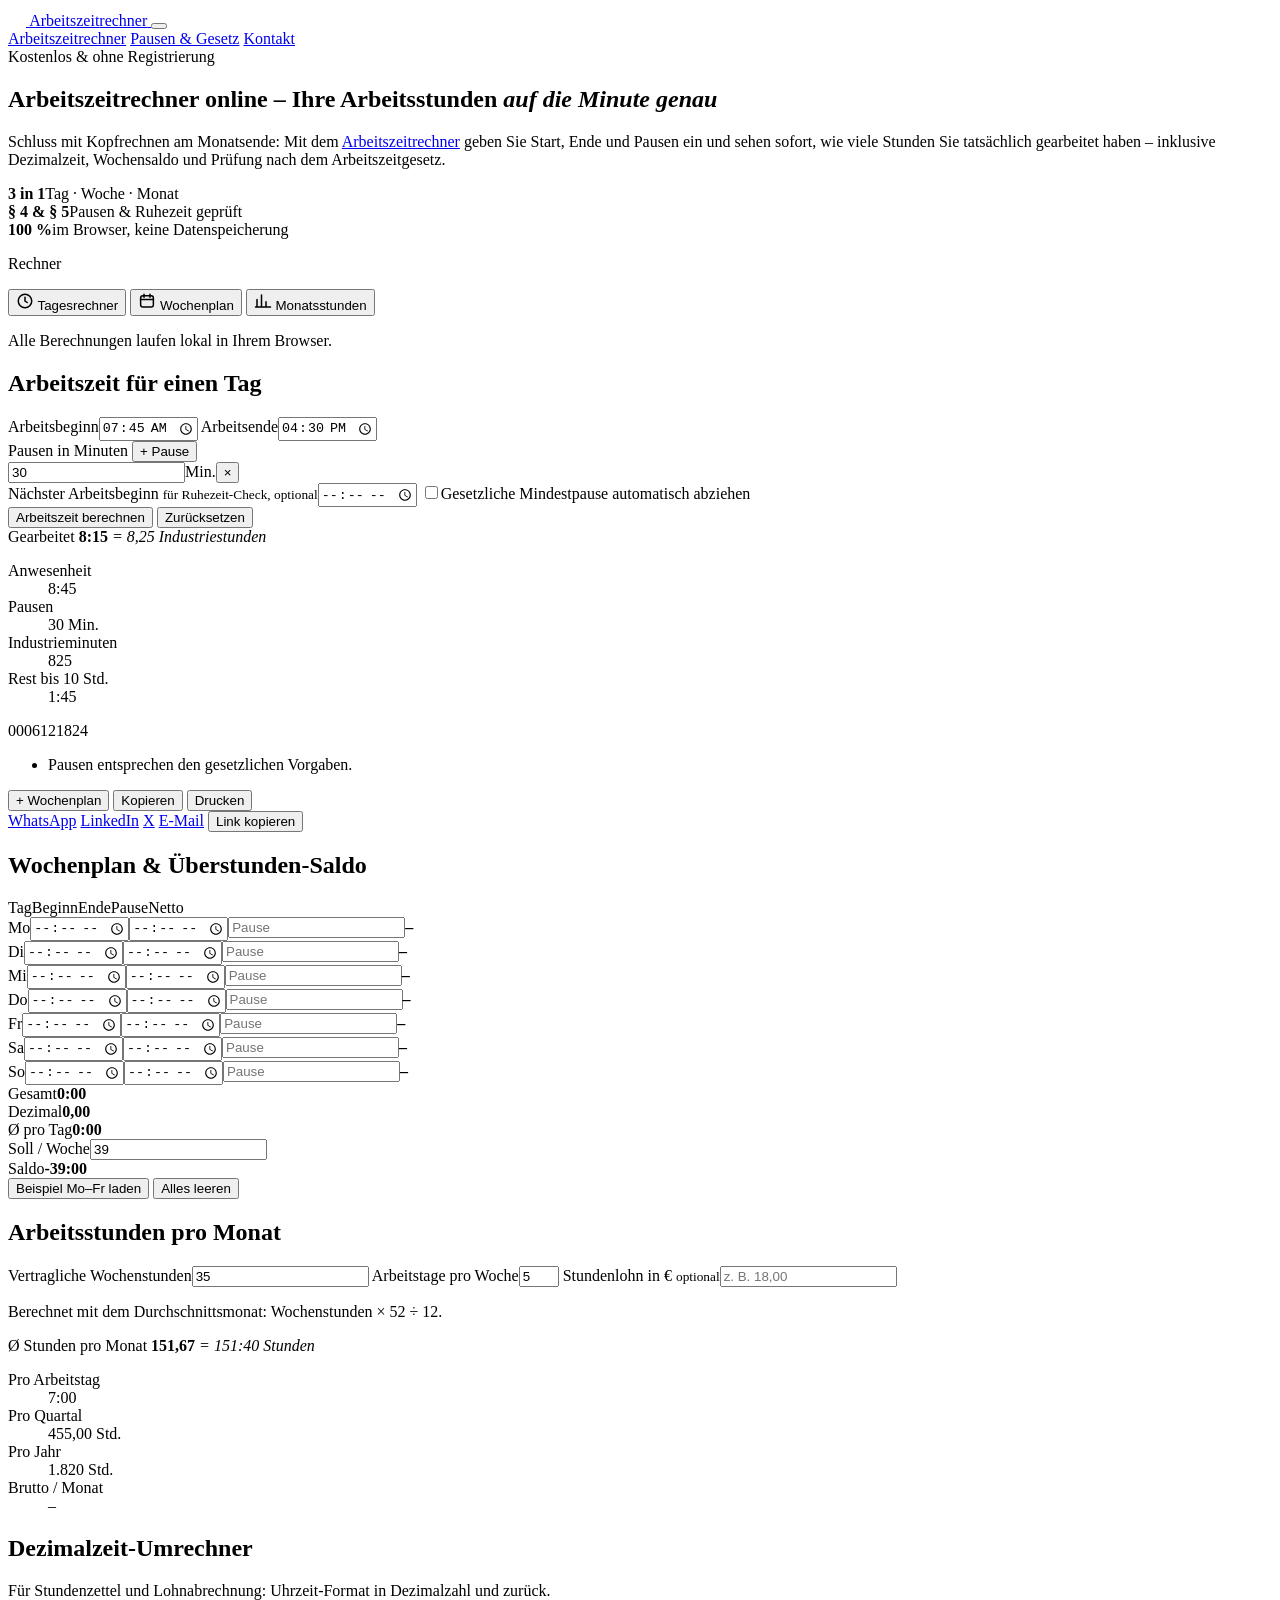
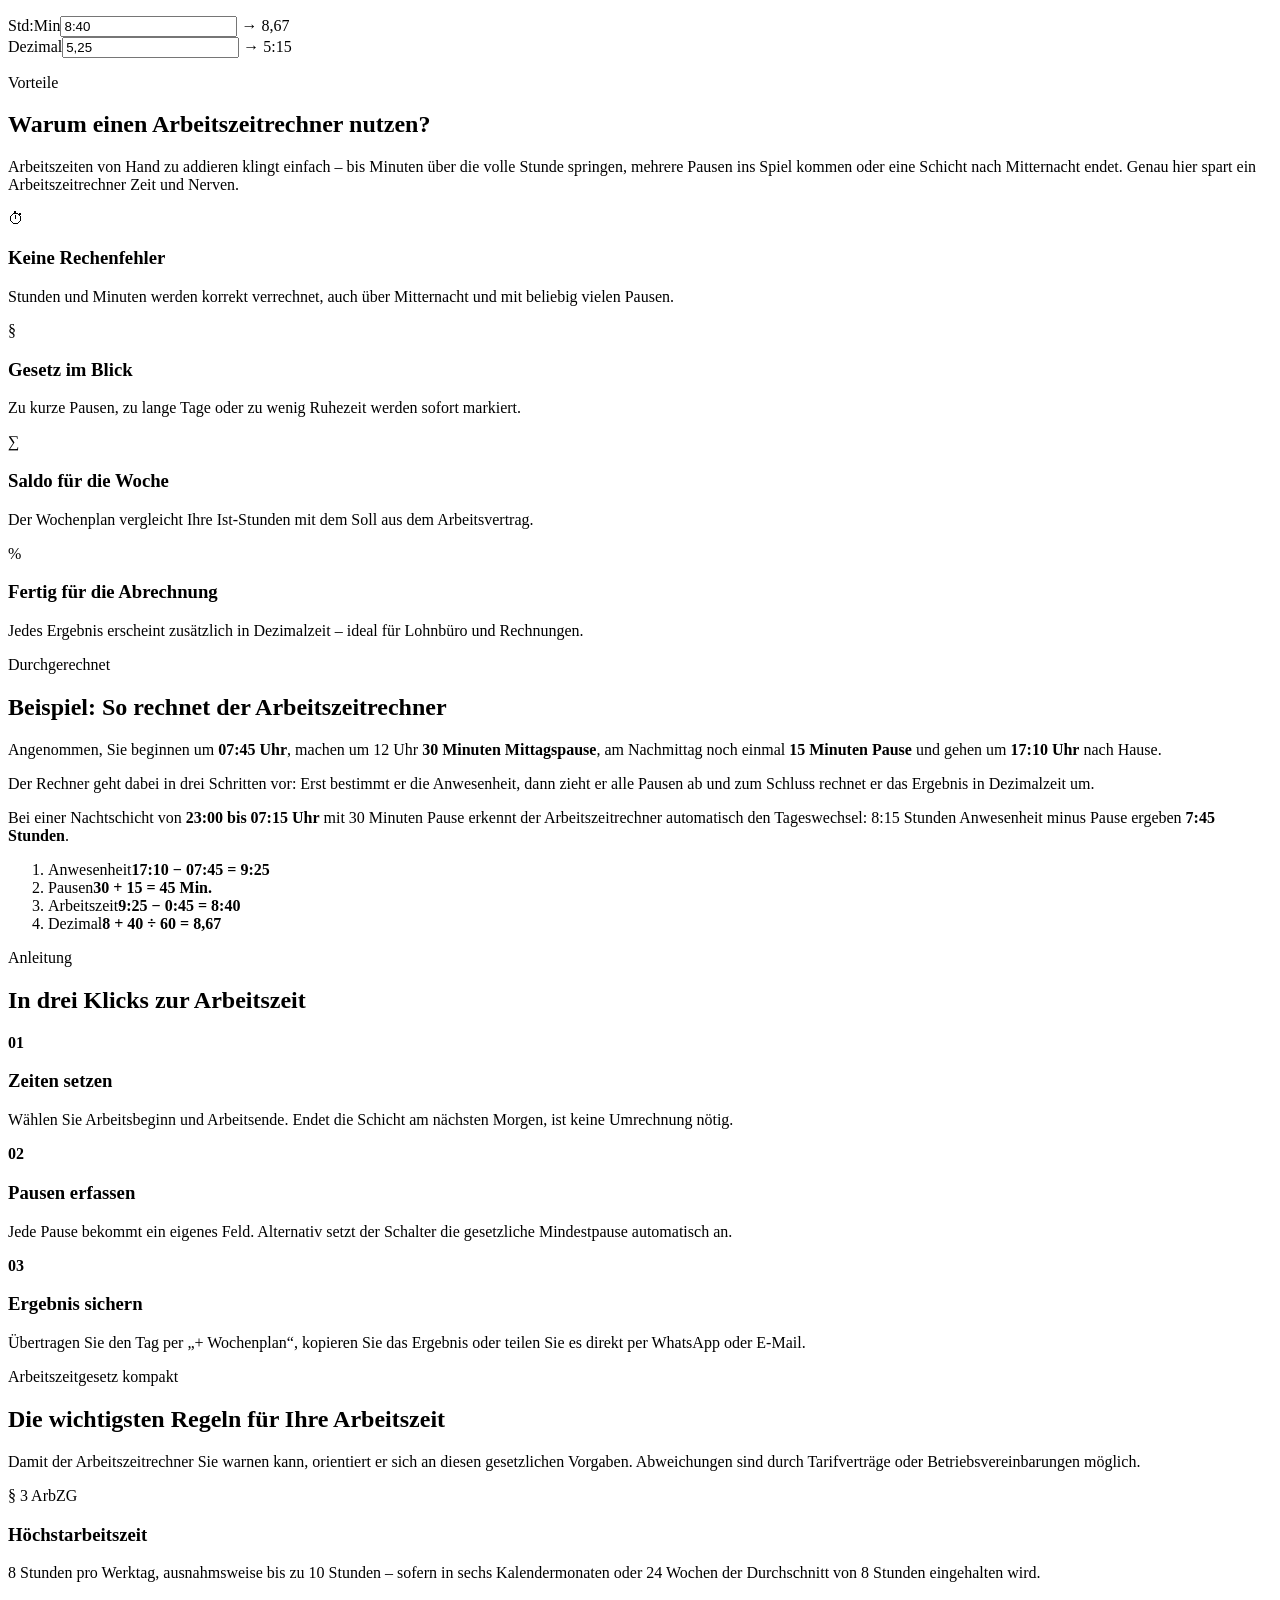
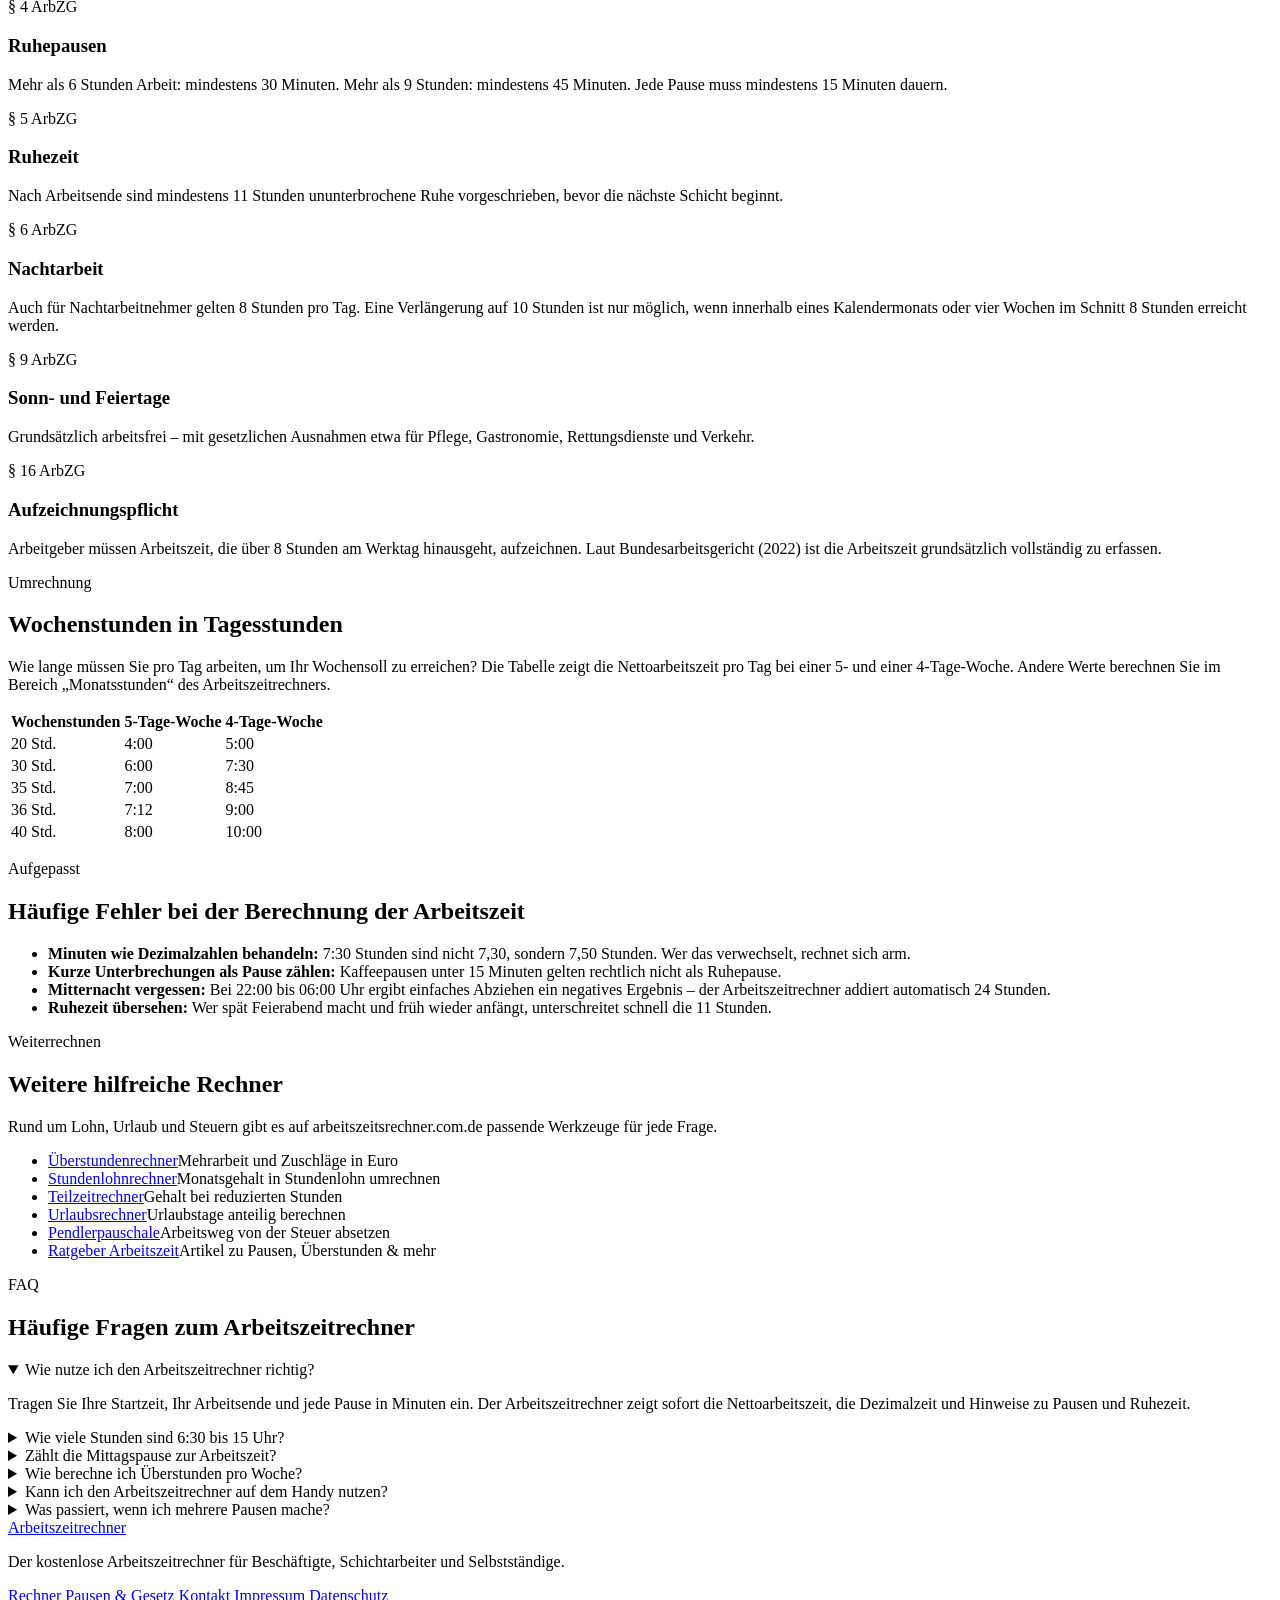
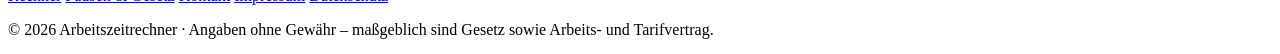
==== index.html @ 68ba69f3 "index.html" ====
<!DOCTYPE html>
<html lang="de">
<head>
<meta charset="UTF-8">
<meta name="viewport" content="width=device-width, initial-scale=1.0">
<title>Arbeitszeitrechner online – Arbeitsstunden auf die Minute genau berechnen</title>
<meta name="description" content="Arbeitszeitrechner online: Start, Ende und Pausen eingeben und sofort Ihre Arbeitsstunden, Dezimalzeit, Wochensaldo und Monatsstunden sehen. Mit Pausen- und Ruhezeitprüfung nach Arbeitszeitgesetz.">
<meta name="robots" content="index, follow">
<meta property="og:type" content="website">
<meta property="og:locale" content="de_DE">
<meta property="og:title" content="Arbeitszeitrechner online – Arbeitsstunden auf die Minute genau">
<meta property="og:description" content="Arbeitsstunden, Pausen, Dezimalzeit und Wochensaldo in einem kostenlosen Rechner.">
<link rel="preconnect" href="https://fonts.googleapis.com">
<link rel="preconnect" href="https://fonts.gstatic.com" crossorigin>
<link href="https://fonts.googleapis.com/css2?family=DM+Sans:opsz,wght@9..40,400;9..40,500;9..40,600;9..40,700;9..40,800&family=DM+Mono:wght@400;500&display=swap" rel="stylesheet">
<link rel="stylesheet" href="style.css">

<script type="application/ld+json">
{
  "@context":"https://schema.org",
  "@graph":[
    {
      "@type":"WebApplication",
      "name":"Arbeitszeitrechner online",
      "applicationCategory":"UtilitiesApplication",
      "operatingSystem":"Browser",
      "inLanguage":"de-DE",
      "description":"Kostenloser Arbeitszeitrechner für Arbeitsstunden, Pausen, Dezimalzeit, Wochensaldo und Monatsstunden mit Prüfung nach dem Arbeitszeitgesetz.",
      "offers":{"@type":"Offer","price":"0","priceCurrency":"EUR"}
    },
    {
      "@type":"FAQPage",
      "mainEntity":[
        {"@type":"Question","name":"Wie nutze ich den Arbeitszeitrechner richtig?","acceptedAnswer":{"@type":"Answer","text":"Tragen Sie Ihre Startzeit, Ihr Arbeitsende und jede Pause in Minuten ein. Der Arbeitszeitrechner zeigt sofort die Nettoarbeitszeit, die Dezimalzeit und Hinweise zu Pausen und Ruhezeit."}},
        {"@type":"Question","name":"Wie viele Stunden sind 6:30 bis 15 Uhr?","acceptedAnswer":{"@type":"Answer","text":"Von 6:30 bis 15:00 Uhr sind Sie 8 Stunden 30 Minuten im Betrieb. Abzüglich 30 Minuten Pause ergeben sich genau 8 Stunden Arbeitszeit, also 8,00 in Dezimalzeit."}},
        {"@type":"Question","name":"Zählt die Mittagspause zur Arbeitszeit?","acceptedAnswer":{"@type":"Answer","text":"Nein. Ruhepausen, in denen Sie frei über Ihre Zeit verfügen, zählen nicht zur Arbeitszeit. Anders kann es sein, wenn Sie in der Pause erreichbar sein oder am Arbeitsplatz bleiben müssen."}},
        {"@type":"Question","name":"Wie berechne ich Überstunden pro Woche?","acceptedAnswer":{"@type":"Answer","text":"Addieren Sie die Nettoarbeitszeit aller Arbeitstage und ziehen Sie Ihre vertraglich vereinbarte Wochenarbeitszeit ab. Im Bereich Woche erledigt der Arbeitszeitrechner das automatisch und zeigt den Saldo an."}},
        {"@type":"Question","name":"Kann ich den Arbeitszeitrechner auf dem Handy nutzen?","acceptedAnswer":{"@type":"Answer","text":"Ja. Der Rechner ist für Smartphone, Tablet und Desktop optimiert und funktioniert ohne App direkt im Browser."}},
        {"@type":"Question","name":"Was passiert, wenn ich mehrere Pausen mache?","acceptedAnswer":{"@type":"Answer","text":"Fügen Sie jede Pause einzeln hinzu. Der Arbeitszeitrechner addiert alle Pausen und zieht die Summe von der Anwesenheitszeit ab. Rechtlich zählen nur Pausen ab 15 Minuten als Ruhepause."}}
      ]
    }
  ]
}
</script>
</head>
<body>

<header class="nav">
  <div class="wrap nav-in">
    <a href="#" class="logo" aria-label="Arbeitszeitrechner Startseite">
      <span class="logo-dot" aria-hidden="true">
        <svg viewBox="0 0 24 24" width="18" height="18" fill="none" stroke="#fff" stroke-width="2.6" stroke-linecap="round"><circle cx="12" cy="12" r="8.5"/><path d="M12 7.5V12l3.2 2"/></svg>
      </span>
      <span class="logo-txt">Arbeitszeit<span>rechner</span></span>
    </a>
    <button class="menu-btn" aria-label="Menü" onclick="document.querySelector('.links-nav').classList.toggle('show')"><span></span><span></span></button>
    <nav class="links-nav">
      <a href="#" class="on">Arbeitszeitrechner</a>
      <a href="#gesetz">Pausen &amp; Gesetz</a>
      <a href="#kontakt">Kontakt</a>
    </nav>
  </div>
</header>

<section class="hero">
  <div class="wrap hero-in">
    <span class="pill"><i></i> Kostenlos &amp; ohne Registrierung</span>
    <h1>Arbeitszeitrechner online – Ihre Arbeitsstunden <em>auf die Minute genau</em></h1>
    <p class="hero-lead">Schluss mit Kopfrechnen am Monatsende: Mit dem <a href="https://arbeitszeitsrechner.com.de/">Arbeitszeitrechner</a> geben Sie Start, Ende und Pausen ein und sehen sofort, wie viele Stunden Sie tatsächlich gearbeitet haben – inklusive Dezimalzeit, Wochensaldo und Prüfung nach dem Arbeitszeitgesetz.</p>
    <div class="hero-stats">
      <div><b>3 in 1</b><span>Tag · Woche · Monat</span></div>
      <div><b>§ 4 &amp; § 5</b><span>Pausen &amp; Ruhezeit geprüft</span></div>
      <div><b>100 %</b><span>im Browser, keine Datenspeicherung</span></div>
    </div>
  </div>
</section>

<main class="wrap">

  <!-- ===== RECHNER ===== -->
  <section class="app" id="rechner" aria-label="Arbeitszeitrechner">
    <aside class="rail" role="tablist">
      <p class="rail-title">Rechner</p>
      <button class="seg-btn is-on" data-view="v-tag" role="tab">
        <svg viewBox="0 0 24 24" width="18" height="18" fill="none" stroke="currentColor" stroke-width="2" stroke-linecap="round"><circle cx="12" cy="12" r="9"/><path d="M12 7v5l3 2"/></svg>
        <span>Tagesrechner</span>
      </button>
      <button class="seg-btn" data-view="v-woche" role="tab">
        <svg viewBox="0 0 24 24" width="18" height="18" fill="none" stroke="currentColor" stroke-width="2" stroke-linecap="round"><rect x="3.5" y="5" width="17" height="15" rx="3"/><path d="M3.5 10h17M8 3v4M16 3v4"/></svg>
        <span>Wochenplan</span>
      </button>
      <button class="seg-btn" data-view="v-monat" role="tab">
        <svg viewBox="0 0 24 24" width="18" height="18" fill="none" stroke="currentColor" stroke-width="2" stroke-linecap="round"><path d="M4 20V10M10 20V4M16 20v-7M22 20H2"/></svg>
        <span>Monatsstunden</span>
      </button>
      <p class="rail-hint">Alle Berechnungen laufen lokal in Ihrem Browser.</p>
    </aside>

    <div class="stage">
      <!-- TAG -->
      <div class="view is-on" id="v-tag">
        <div class="cols">
          <div class="form">
            <h2 class="form-h">Arbeitszeit für einen Tag</h2>
            <div class="row2">
              <label class="fld"><span>Arbeitsbeginn</span><input type="time" id="t-start" value="07:45"></label>
              <label class="fld"><span>Arbeitsende</span><input type="time" id="t-end" value="16:30"></label>
            </div>
            <div class="fld">
              <span class="fld-head">Pausen in Minuten <button type="button" class="add" id="t-add">+ Pause</button></span>
              <div id="t-breaks" class="breaks"></div>
            </div>
            <label class="fld"><span>Nächster Arbeitsbeginn <small>für Ruhezeit-Check, optional</small></span><input type="time" id="t-next"></label>
            <label class="tick"><input type="checkbox" id="t-auto"><b></b>Gesetzliche Mindestpause automatisch abziehen</label>
            <div class="btn-row">
              <button class="btn-main" id="t-go">Arbeitszeit berechnen</button>
              <button class="btn-sub" id="t-reset">Zurücksetzen</button>
            </div>
          </div>

          <div class="res" aria-live="polite">
            <div class="ring-wrap">
              <div class="res-top">
                <span>Gearbeitet</span>
                <strong id="o-net">8:15</strong>
                <em id="o-dec">= 8,25 Std. dezimal</em>
              </div>
            </div>
            <dl class="res-list">
              <div><dt>Anwesenheit</dt><dd id="o-gross">8:45</dd></div>
              <div><dt>Pausen</dt><dd id="o-break">30 Min.</dd></div>
              <div><dt>Industrieminuten</dt><dd id="o-ind">825</dd></div>
              <div><dt>Rest bis 10 Std.</dt><dd id="o-left">1:45</dd></div>
            </dl>
            <div class="day-bar" aria-hidden="true">
              <div class="tl-track" id="o-track"></div>
              <div class="tl-scale"><span>00</span><span>06</span><span>12</span><span>18</span><span>24</span></div>
            </div>
            <ul class="checks" id="o-checks"></ul>
            <div class="res-actions">
              <button id="a-week">+ Wochenplan</button>
              <button id="a-copy">Kopieren</button>
              <button id="a-print">Drucken</button>
            </div>
            <div class="res-share">
              <a id="s-wa" target="_blank" rel="noopener nofollow">WhatsApp</a>
              <a id="s-li" target="_blank" rel="noopener nofollow">LinkedIn</a>
              <a id="s-x" target="_blank" rel="noopener nofollow">X</a>
              <a id="s-mail">E-Mail</a>
              <button id="s-link">Link kopieren</button>
            </div>
          </div>
        </div>
      </div>

      <!-- WOCHE -->
      <div class="view" id="v-woche">
        <h2 class="form-h">Wochenplan &amp; Überstunden-Saldo</h2>
        <div class="week-head"><span>Tag</span><span>Beginn</span><span>Ende</span><span>Pause</span><span>Netto</span></div>
        <div class="week" id="w-list"></div>
        <div class="week-sum">
          <div class="hl"><span>Gesamt</span><b id="w-sum">0:00</b></div>
          <div><span>Dezimal</span><b id="w-dec">0,00</b></div>
          <div><span>Ø pro Tag</span><b id="w-avg">0:00</b></div>
          <div><span>Soll / Woche</span><b><input type="number" id="w-target" value="39" min="0" step="0.5" aria-label="Wochen-Soll in Stunden"></b></div>
          <div><span>Saldo</span><b id="w-diff">0:00</b></div>
        </div>
        <div class="btn-row">
          <button class="btn-sub" id="w-fill">Beispiel Mo–Fr laden</button>
          <button class="btn-sub" id="w-clear">Alles leeren</button>
        </div>
      </div>

      <!-- MONAT -->
      <div class="view" id="v-monat">
        <div class="cols">
          <div class="form">
            <h2 class="form-h">Arbeitsstunden pro Monat</h2>
            <label class="fld"><span>Vertragliche Wochenstunden</span><input type="number" id="m-week" value="35" min="0" step="0.5"></label>
            <label class="fld"><span>Arbeitstage pro Woche</span><input type="number" id="m-days" value="5" min="1" max="7"></label>
            <label class="fld"><span>Stundenlohn in € <small>optional</small></span><input type="number" id="m-wage" min="0" step="0.01" placeholder="z. B. 18,00"></label>
            <p class="small">Berechnet mit dem Durchschnittsmonat: Wochenstunden × 52 ÷ 12.</p>
          </div>
          <div class="res">
            <div class="res-top">
              <span>Ø Stunden pro Monat</span>
              <strong id="m-month">151,67</strong>
              <em id="m-hm">= 151:40 Std.</em>
            </div>
            <dl class="res-list">
              <div><dt>Pro Arbeitstag</dt><dd id="m-day">7:00</dd></div>
              <div><dt>Pro Quartal</dt><dd id="m-q">455,00 Std.</dd></div>
              <div><dt>Pro Jahr</dt><dd id="m-year">1.820 Std.</dd></div>
              <div><dt>Brutto / Monat</dt><dd id="m-pay">–</dd></div>
            </dl>
          </div>
        </div>
      </div>
    </div>
  </section>

  <!-- ===== DEZIMAL ===== -->
  <section class="dz">
    <div class="dz-text">
      <h2>Dezimalzeit-Umrechner</h2>
      <p>Für Stundenzettel und Lohnabrechnung: Uhrzeit-Format in Dezimalzahl und zurück.</p>
    </div>
    <div class="dz-box">
      <label>Std:Min<input id="c-hm" value="8:40" aria-label="Stunden und Minuten"></label>
      <span class="dz-eq">→</span>
      <output id="c-hm-out">8,67</output>
    </div>
    <div class="dz-box">
      <label>Dezimal<input id="c-dec" value="5,25" aria-label="Dezimalstunden"></label>
      <span class="dz-eq">→</span>
      <output id="c-dec-out">5:15</output>
    </div>
  </section>

  <!-- ===== WARUM ===== -->
  <section class="block">
    <p class="tag">Vorteile</p>
    <h2>Warum einen Arbeitszeitrechner nutzen?</h2>
    <p class="sub">Arbeitszeiten von Hand zu addieren klingt einfach – bis Minuten über die volle Stunde springen, mehrere Pausen ins Spiel kommen oder eine Schicht nach Mitternacht endet. Genau hier spart ein Arbeitszeitrechner Zeit und Nerven.</p>
    <div class="benefits">
      <article><span class="ico">⏱</span><h3>Keine Rechenfehler</h3><p>Stunden und Minuten werden korrekt verrechnet, auch über Mitternacht und mit beliebig vielen Pausen.</p></article>
      <article><span class="ico">§</span><h3>Gesetz im Blick</h3><p>Zu kurze Pausen, zu lange Tage oder zu wenig Ruhezeit werden sofort markiert.</p></article>
      <article><span class="ico">∑</span><h3>Saldo für die Woche</h3><p>Der Wochenplan vergleicht Ihre Ist-Stunden mit dem Soll aus dem Arbeitsvertrag.</p></article>
      <article><span class="ico">%</span><h3>Fertig für die Abrechnung</h3><p>Jedes Ergebnis erscheint zusätzlich in Dezimalzeit – ideal für Lohnbüro und Rechnungen.</p></article>
    </div>
  </section>

  <!-- ===== BEISPIEL ===== -->
  <section class="block split">
    <div>
      <p class="tag">Durchgerechnet</p>
      <h2>Beispiel: So rechnet der Arbeitszeitrechner</h2>
      <p>Angenommen, Sie beginnen um <b>07:45 Uhr</b>, machen um 12 Uhr <b>30 Minuten Mittagspause</b>, am Nachmittag noch einmal <b>15 Minuten Pause</b> und gehen um <b>17:10 Uhr</b> nach Hause.</p>
      <p>Der Rechner geht dabei in drei Schritten vor: Erst bestimmt er die Anwesenheit, dann zieht er alle Pausen ab und zum Schluss rechnet er das Ergebnis in Dezimalzeit um.</p>
      <p>Bei einer Nachtschicht von <b>23:00 bis 07:15 Uhr</b> mit 30 Minuten Pause erkennt der Arbeitszeitrechner automatisch den Tageswechsel: 8:15 Stunden Anwesenheit minus Pause ergeben <b>7:45 Stunden</b>.</p>
    </div>
    <ol class="calc-steps">
      <li><span>Anwesenheit</span><b>17:10 − 07:45 = 9:25</b></li>
      <li><span>Pausen</span><b>30 + 15 = 45 Min.</b></li>
      <li><span>Arbeitszeit</span><b>9:25 − 0:45 = 8:40</b></li>
      <li class="final"><span>Dezimal</span><b>8 + 40 ÷ 60 = 8,67</b></li>
    </ol>
  </section>

  <!-- ===== ANLEITUNG ===== -->
  <section class="block">
    <p class="tag">Anleitung</p>
    <h2>In drei Klicks zur Arbeitszeit</h2>
    <div class="howto">
      <div><b>01</b><h3>Zeiten setzen</h3><p>Wählen Sie Arbeitsbeginn und Arbeitsende. Endet die Schicht am nächsten Morgen, ist keine Umrechnung nötig.</p></div>
      <div><b>02</b><h3>Pausen erfassen</h3><p>Jede Pause bekommt ein eigenes Feld. Alternativ setzt der Schalter die gesetzliche Mindestpause automatisch an.</p></div>
      <div><b>03</b><h3>Ergebnis sichern</h3><p>Übertragen Sie den Tag per „+ Wochenplan“, kopieren Sie das Ergebnis oder teilen Sie es direkt per WhatsApp oder E-Mail.</p></div>
    </div>
  </section>

  <!-- ===== GESETZ ===== -->
  <section class="block" id="gesetz">
    <p class="tag">Arbeitszeitgesetz kompakt</p>
    <h2>Die wichtigsten Regeln für Ihre Arbeitszeit</h2>
    <p class="sub">Damit der Arbeitszeitrechner Sie warnen kann, orientiert er sich an diesen gesetzlichen Vorgaben. Abweichungen sind durch Tarifverträge oder Betriebsvereinbarungen möglich.</p>
    <div class="law">
      <div class="law-row"><span class="law-p">§ 3 ArbZG</span><div><h3>Höchstarbeitszeit</h3><p>8 Stunden pro Werktag, ausnahmsweise bis zu 10 Stunden – sofern in sechs Kalendermonaten oder 24 Wochen der Durchschnitt von 8 Stunden eingehalten wird.</p></div></div>
      <div class="law-row"><span class="law-p">§ 4 ArbZG</span><div><h3>Ruhepausen</h3><p>Mehr als 6 Stunden Arbeit: mindestens 30 Minuten. Mehr als 9 Stunden: mindestens 45 Minuten. Jede Pause muss mindestens 15 Minuten dauern.</p></div></div>
      <div class="law-row"><span class="law-p">§ 5 ArbZG</span><div><h3>Ruhezeit</h3><p>Nach Arbeitsende sind mindestens 11 Stunden ununterbrochene Ruhe vorgeschrieben, bevor die nächste Schicht beginnt.</p></div></div>
      <div class="law-row"><span class="law-p">§ 6 ArbZG</span><div><h3>Nachtarbeit</h3><p>Auch für Nachtarbeitnehmer gelten 8 Stunden pro Tag. Eine Verlängerung auf 10 Stunden ist nur möglich, wenn innerhalb eines Kalendermonats oder vier Wochen im Schnitt 8 Stunden erreicht werden.</p></div></div>
      <div class="law-row"><span class="law-p">§ 9 ArbZG</span><div><h3>Sonn- und Feiertage</h3><p>Grundsätzlich arbeitsfrei – mit gesetzlichen Ausnahmen etwa für Pflege, Gastronomie, Rettungsdienste und Verkehr.</p></div></div>
      <div class="law-row"><span class="law-p">§ 16 ArbZG</span><div><h3>Aufzeichnungspflicht</h3><p>Arbeitgeber müssen Arbeitszeit, die über 8 Stunden am Werktag hinausgeht, aufzeichnen. Laut Bundesarbeitsgericht (2022) ist die Arbeitszeit grundsätzlich vollständig zu erfassen.</p></div></div>
    </div>
  </section>

  <!-- ===== TABELLE ===== -->
  <section class="block split">
    <div>
      <p class="tag">Umrechnung</p>
      <h2>Wochenstunden in Tagesstunden</h2>
      <p>Wie lange müssen Sie pro Tag arbeiten, um Ihr Wochensoll zu erreichen? Die Tabelle zeigt die Nettoarbeitszeit pro Tag bei einer 5- und einer 4-Tage-Woche. Andere Werte berechnen Sie im Bereich „Monatsstunden“ des Arbeitszeitrechners.</p>
    </div>
    <div class="tbl">
      <table>
        <thead><tr><th>Wochenstunden</th><th>5-Tage-Woche</th><th>4-Tage-Woche</th></tr></thead>
        <tbody>
          <tr><td>20 Std.</td><td>4:00</td><td>5:00</td></tr>
          <tr><td>30 Std.</td><td>6:00</td><td>7:30</td></tr>
          <tr><td>35 Std.</td><td>7:00</td><td>8:45</td></tr>
          <tr><td>36 Std.</td><td>7:12</td><td>9:00</td></tr>
          <tr><td>40 Std.</td><td>8:00</td><td>10:00</td></tr>
        </tbody>
      </table>
    </div>
  </section>

  <!-- ===== FEHLER ===== -->
  <section class="block">
    <p class="tag">Aufgepasst</p>
    <h2>Häufige Fehler bei der Berechnung der Arbeitszeit</h2>
    <ul class="mistakes">
      <li><b>Minuten wie Dezimalzahlen behandeln:</b> 7:30 Stunden sind nicht 7,30, sondern 7,50 Stunden. Wer das verwechselt, rechnet sich arm.</li>
      <li><b>Kurze Unterbrechungen als Pause zählen:</b> Kaffeepausen unter 15 Minuten gelten rechtlich nicht als Ruhepause.</li>
      <li><b>Mitternacht vergessen:</b> Bei 22:00 bis 06:00 Uhr ergibt einfaches Abziehen ein negatives Ergebnis – der Arbeitszeitrechner addiert automatisch 24 Stunden.</li>
      <li><b>Ruhezeit übersehen:</b> Wer spät Feierabend macht und früh wieder anfängt, unterschreitet schnell die 11 Stunden.</li>
    </ul>
  </section>

  <!-- ===== LINKS ===== -->
  <section class="block">
    <div class="related">
      <div>
        <p class="tag">Weiterrechnen</p>
        <h2>Weitere hilfreiche Rechner</h2>
        <p>Rund um Lohn, Urlaub und Steuern gibt es auf arbeitszeitsrechner.com.de passende Werkzeuge für jede Frage.</p>
      </div>
      <ul class="rel-list">
        <li><a href="https://arbeitszeitsrechner.com.de/ueberstundenrechner">Überstundenrechner</a><span>Mehrarbeit und Zuschläge in Euro</span></li>
        <li><a href="https://arbeitszeitsrechner.com.de/stundenlohnrechner">Stundenlohnrechner</a><span>Monatsgehalt in Stundenlohn umrechnen</span></li>
        <li><a href="https://arbeitszeitsrechner.com.de/teilzeitrechner">Teilzeitrechner</a><span>Gehalt bei reduzierten Stunden</span></li>
        <li><a href="https://arbeitszeitsrechner.com.de/urlaubsrechner">Urlaubsrechner</a><span>Urlaubstage anteilig berechnen</span></li>
        <li><a href="https://arbeitszeitsrechner.com.de/pendlerpauschale">Pendlerpauschale</a><span>Arbeitsweg von der Steuer absetzen</span></li>
        <li><a href="https://arbeitszeitsrechner.com.de/ratgeber">Ratgeber Arbeitszeit</a><span>Artikel zu Pausen, Überstunden &amp; mehr</span></li>
      </ul>
    </div>
  </section>

  <!-- ===== FAQ ===== -->
  <section class="block">
    <p class="tag">FAQ</p>
    <h2>Häufige Fragen zum Arbeitszeitrechner</h2>
    <div class="faq">
      <details open><summary>Wie nutze ich den Arbeitszeitrechner richtig?</summary><p>Tragen Sie Ihre Startzeit, Ihr Arbeitsende und jede Pause in Minuten ein. Der Arbeitszeitrechner zeigt sofort die Nettoarbeitszeit, die Dezimalzeit und Hinweise zu Pausen und Ruhezeit.</p></details>
      <details><summary>Wie viele Stunden sind 6:30 bis 15 Uhr?</summary><p>Von 6:30 bis 15:00 Uhr sind Sie 8 Stunden 30 Minuten im Betrieb. Abzüglich 30 Minuten Pause ergeben sich genau 8 Stunden Arbeitszeit, also 8,00 in Dezimalzeit.</p></details>
      <details><summary>Zählt die Mittagspause zur Arbeitszeit?</summary><p>Nein. Ruhepausen, in denen Sie frei über Ihre Zeit verfügen, zählen nicht zur Arbeitszeit. Anders kann es sein, wenn Sie in der Pause erreichbar sein oder am Arbeitsplatz bleiben müssen.</p></details>
      <details><summary>Wie berechne ich Überstunden pro Woche?</summary><p>Addieren Sie die Nettoarbeitszeit aller Arbeitstage und ziehen Sie Ihre vertraglich vereinbarte Wochenarbeitszeit ab. Im Bereich Woche erledigt der Arbeitszeitrechner das automatisch und zeigt den Saldo an.</p></details>
      <details><summary>Kann ich den Arbeitszeitrechner auf dem Handy nutzen?</summary><p>Ja. Der Rechner ist für Smartphone, Tablet und Desktop optimiert und funktioniert ohne App direkt im Browser.</p></details>
      <details><summary>Was passiert, wenn ich mehrere Pausen mache?</summary><p>Fügen Sie jede Pause einzeln hinzu. Der Arbeitszeitrechner addiert alle Pausen und zieht die Summe von der Anwesenheitszeit ab. Rechtlich zählen nur Pausen ab 15 Minuten als Ruhepause.</p></details>
    </div>
  </section>
</main>

<footer class="footer" id="kontakt">
  <div class="wrap foot-in">
    <div class="foot-brand">
      <a href="#" class="logo light"><span class="logo-txt">Arbeitszeit<span>rechner</span></span></a>
      <p>Der kostenlose Arbeitszeitrechner für Beschäftigte, Schichtarbeiter und Selbstständige.</p>
    </div>
    <div class="foot-links">
      <a href="#rechner">Rechner</a>
      <a href="#gesetz">Pausen &amp; Gesetz</a>
      <a href="#">Kontakt</a>
      <a href="#">Impressum</a>
      <a href="#">Datenschutz</a>
    </div>
  </div>
  <p class="wrap foot-copy">© <span id="yr"></span> Arbeitszeitrechner · Angaben ohne Gewähr – maßgeblich sind Gesetz sowie Arbeits- und Tarifvertrag.</p>
</footer>

<div class="pop" id="pop"></div>

<script>
(function(){
  var $ = function(id){ return document.getElementById(id); };
  function toMin(t){ if(!t) return null; var p=t.split(':'); if(p.length<2||p[0]===''||p[1]==='') return null; return (+p[0])*60+(+p[1]); }
  function hm(m){ var neg=m<0; m=Math.abs(Math.round(m)); return (neg?'-':'')+Math.floor(m/60)+':'+String(m%60).padStart(2,'0'); }
  function dec(m){ return (m/60).toLocaleString('de-DE',{minimumFractionDigits:2,maximumFractionDigits:2}); }
  function sgn(m){ return (m>0?'+':'')+hm(m); }
  function dur(a,b){ var d=b-a; if(d<0) d+=1440; return d; }
  function lawBreak(g){ return (g-30>540)?45:(g>360?30:0); }
  function pop(msg){ var p=$('pop'); p.textContent=msg; p.classList.add('in'); clearTimeout(p._t); p._t=setTimeout(function(){p.classList.remove('in');},2200); }
  function copyText(t){
    if(navigator.clipboard&&window.isSecureContext){ navigator.clipboard.writeText(t).then(function(){pop('Kopiert');}); return; }
    var a=document.createElement('textarea'); a.value=t; document.body.appendChild(a); a.select();
    try{ document.execCommand('copy'); pop('Kopiert'); }catch(e){} a.remove();
  }

  /* Views */
  document.querySelectorAll('.seg-btn').forEach(function(b){
    b.addEventListener('click',function(){
      document.querySelectorAll('.seg-btn').forEach(function(x){ x.classList.toggle('is-on',x===b); });
      document.querySelectorAll('.view').forEach(function(v){ v.classList.toggle('is-on',v.id===b.dataset.view); });
    });
  });

  /* ---------- TAG ---------- */
  var brk=$('t-breaks');
  function addBreak(v){
    var w=document.createElement('div'); w.className='brk';
    w.innerHTML='<input type="number" min="0" step="5" value="'+v+'" aria-label="Pause in Minuten"><span>Min.</span><button type="button" aria-label="Pause löschen">×</button>';
    w.querySelector('input').addEventListener('input',day);
    w.querySelector('button').addEventListener('click',function(){ w.remove(); day(); });
    brk.appendChild(w);
  }
  $('t-add').addEventListener('click',function(){ addBreak(15); day(); });

  var cur=null;
  function day(){
    var s=toMin($('t-start').value), e=toMin($('t-end').value);
    if(s===null||e===null) return;
    var g=dur(s,e);
    var b=0; brk.querySelectorAll('input').forEach(function(i){ b+=Math.max(0,parseInt(i.value,10)||0); });
    if($('t-auto').checked) b=Math.max(b,lawBreak(g));
    b=Math.min(b,g);
    var n=g-b;

    $('o-net').textContent=hm(n);
    $('o-dec').textContent='= '+dec(n)+' Industriestunden';
    $('o-gross').textContent=hm(g);
    $('o-break').textContent=b+' Min.';
    $('o-ind').textContent=Math.round(n/60*100);
    var left=600-n; var l=$('o-left'); l.textContent=left>=0?hm(left):'überschritten'; l.className=left<0?'bad':'';

    /* timeline */
    var segs=e>=s?[[s,e]]:[[s,1440],[0,e]];
    $('o-track').innerHTML=segs.map(function(x){ return '<i style="left:'+(x[0]/14.4)+'%;width:'+((x[1]-x[0])/14.4)+'%"></i>'; }).join('');

    /* checks */
    var c=[];
    var need=n>540?45:(n>360?30:0);
    if(b<need) c.push(['bad','Pause zu kurz: Bei '+hm(n)+' Std. sind mindestens '+need+' Min. Pflicht (§ 4 ArbZG).']);
    else c.push(['good','Pausen entsprechen den gesetzlichen Vorgaben.']);
    if(n>600) c.push(['bad','Über 10 Stunden – die Höchstarbeitszeit nach § 3 ArbZG ist überschritten.']);
    if(e<s) c.push(['info','Nachtschicht erkannt: Ende am nächsten Tag berücksichtigt.']);
    var nx=toMin($('t-next').value);
    if(nx!==null){
      var r=dur(e,nx); if(r===0) r=1440;
      c.push(r<660?['bad','Ruhezeit nur '+hm(r)+' Std. – nötig sind 11 Std. (§ 5 ArbZG).']:['good','Ruhezeit von '+hm(r)+' Std. ist ausreichend.']);
    }
    $('o-checks').innerHTML=c.map(function(x){ return '<li class="'+x[0]+'">'+x[1]+'</li>'; }).join('');

    var url=location.href.split('#')[0];
    var txt='Arbeitszeit '+$('t-start').value+'–'+$('t-end').value+' Uhr mit '+b+' Min. Pause: '+hm(n)+' Std. ('+dec(n)+' Industriestunden) – Arbeitszeitrechner';
    cur={s:$('t-start').value,e:$('t-end').value,b:b,txt:txt};
    $('s-wa').href='https://wa.me/?text='+encodeURIComponent(txt+' '+url);
    $('s-li').href='https://www.linkedin.com/sharing/share-offsite/?url='+encodeURIComponent(url);
    $('s-x').href='https://twitter.com/intent/tweet?text='+encodeURIComponent(txt)+'&url='+encodeURIComponent(url);
    $('s-mail').href='mailto:?subject='+encodeURIComponent('Meine Arbeitszeit')+'&body='+encodeURIComponent(txt+'\n'+url);
  }
  ['t-start','t-end','t-next'].forEach(function(id){ $(id).addEventListener('input',day); });
  $('t-auto').addEventListener('change',day);
  $('t-go').addEventListener('click',function(){ day(); pop('Arbeitszeit berechnet'); });
  $('t-reset').addEventListener('click',function(){
    $('t-start').value='07:30'; $('t-end').value='16:15'; $('t-next').value=''; $('t-auto').checked=false;
    brk.innerHTML=''; addBreak(30); day();
  });
  $('a-copy').addEventListener('click',function(){ if(cur) copyText(cur.txt); });
  $('a-print').addEventListener('click',function(){ window.print(); });
  $('s-link').addEventListener('click',function(){ copyText(location.href.split('#')[0]); });

  /* ---------- WOCHE ---------- */
  var names=['Mo','Di','Mi','Do','Fr','Sa','So'];
  var wl=$('w-list');
  names.forEach(function(d){
    wl.insertAdjacentHTML('beforeend','<div class="wd"><span class="wd-name">'+d+'</span><input type="time" class="w-s" aria-label="'+d+' Beginn"><input type="time" class="w-e" aria-label="'+d+' Ende"><input type="number" class="w-b" min="0" step="5" placeholder="Pause" aria-label="'+d+' Pause in Minuten"><b class="w-n">–</b></div>');
  });
  function week(){
    var tot=0, cnt=0;
    wl.querySelectorAll('.wd').forEach(function(r){
      var s=toMin(r.querySelector('.w-s').value), e=toMin(r.querySelector('.w-e').value), o=r.querySelector('.w-n');
      if(s===null||e===null){ o.textContent='–'; return; }
      var n=Math.max(0,dur(s,e)-(parseInt(r.querySelector('.w-b').value,10)||0));
      o.textContent=hm(n); tot+=n; cnt++;
    });
    $('w-sum').textContent=hm(tot);
    $('w-dec').textContent=dec(tot);
    $('w-avg').textContent=cnt?hm(tot/cnt):'0:00';
    var d=tot-(parseFloat($('w-target').value)||0)*60, el=$('w-diff');
    el.textContent=sgn(d); el.className=d>0?'good':d<0?'bad':'';
  }
  wl.addEventListener('input',week); $('w-target').addEventListener('input',week);
  $('a-week').addEventListener('click',function(){
    if(!cur) return;
    var row=Array.prototype.find.call(wl.querySelectorAll('.wd'),function(r){ return !r.querySelector('.w-s').value; });
    if(!row){ pop('Wochenplan ist voll'); return; }
    row.querySelector('.w-s').value=cur.s; row.querySelector('.w-e').value=cur.e; row.querySelector('.w-b').value=cur.b;
    week(); pop(row.querySelector('.wd-name').textContent+' übernommen');
  });
  $('w-fill').addEventListener('click',function(){
    wl.querySelectorAll('.wd').forEach(function(r,i){
      var on=i<5; r.querySelector('.w-s').value=on?'08:00':''; r.querySelector('.w-e').value=on?'16:30':''; r.querySelector('.w-b').value=on?30:'';
    }); week();
  });
  $('w-clear').addEventListener('click',function(){ wl.querySelectorAll('input').forEach(function(i){ i.value=''; }); week(); });

  /* ---------- MONAT ---------- */
  function month(){
    var w=parseFloat(String($('m-week').value).replace(',','.'))||0;
    var d=Math.max(1,parseInt($('m-days').value,10)||5);
    var wage=parseFloat(String($('m-wage').value).replace(',','.'));
    var mm=w*60*52/12;
    $('m-month').textContent=dec(mm);
    $('m-hm').textContent='= '+hm(mm)+' Stunden';
    $('m-day').textContent=hm(w*60/d);
    $('m-year').textContent=(w*52).toLocaleString('de-DE',{maximumFractionDigits:1})+' Std.';
    $('m-q').textContent=(w*13).toLocaleString('de-DE',{minimumFractionDigits:2,maximumFractionDigits:2})+' Std.';
    $('m-pay').textContent=wage>0?(mm/60*wage).toLocaleString('de-DE',{style:'currency',currency:'EUR'}):'–';
  }
  ['m-week','m-days','m-wage'].forEach(function(id){ $(id).addEventListener('input',month); });

  /* ---------- UMRECHNER ---------- */
  function cHm(){
    var v=$('c-hm').value.trim(), m=null;
    if(/^\d+:\d{1,2}$/.test(v)){ var p=v.split(':'); m=(+p[0])*60+(+p[1]); }
    else if(/^\d+$/.test(v)) m=(+v)*60;
    $('c-hm-out').textContent=m===null?'–':dec(m);
  }
  function cDec(){
    var v=parseFloat($('c-dec').value.replace(',','.'));
    $('c-dec-out').textContent=(isNaN(v)||v<0)?'–':hm(v*60);
  }
  $('c-hm').addEventListener('input',cHm); $('c-dec').addEventListener('input',cDec);

  document.querySelectorAll('.links-nav a').forEach(function(a){ a.addEventListener('click',function(){ document.querySelector('.links-nav').classList.remove('show'); }); });
  $('yr').textContent=new Date().getFullYear();
  addBreak(30); day(); week(); month(); cHm(); cDec();
})();
</script>
</body>
</html>
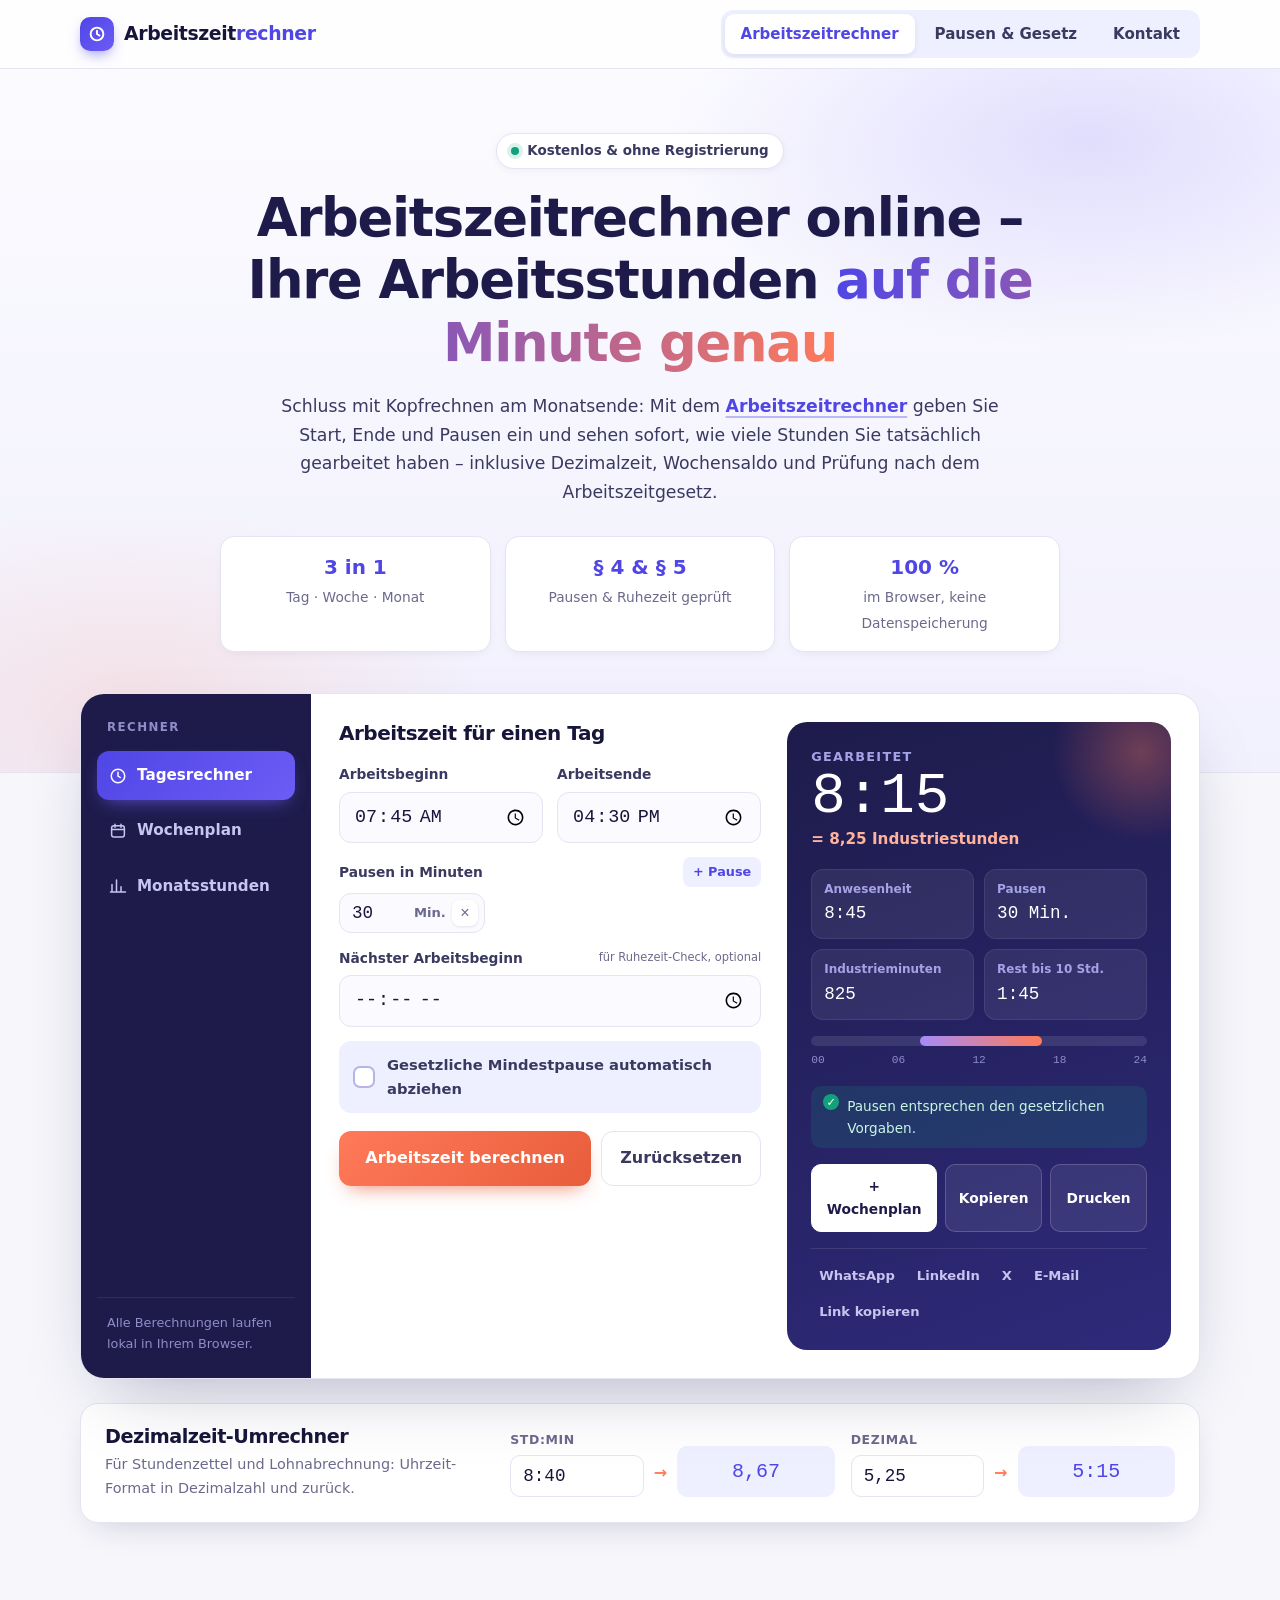
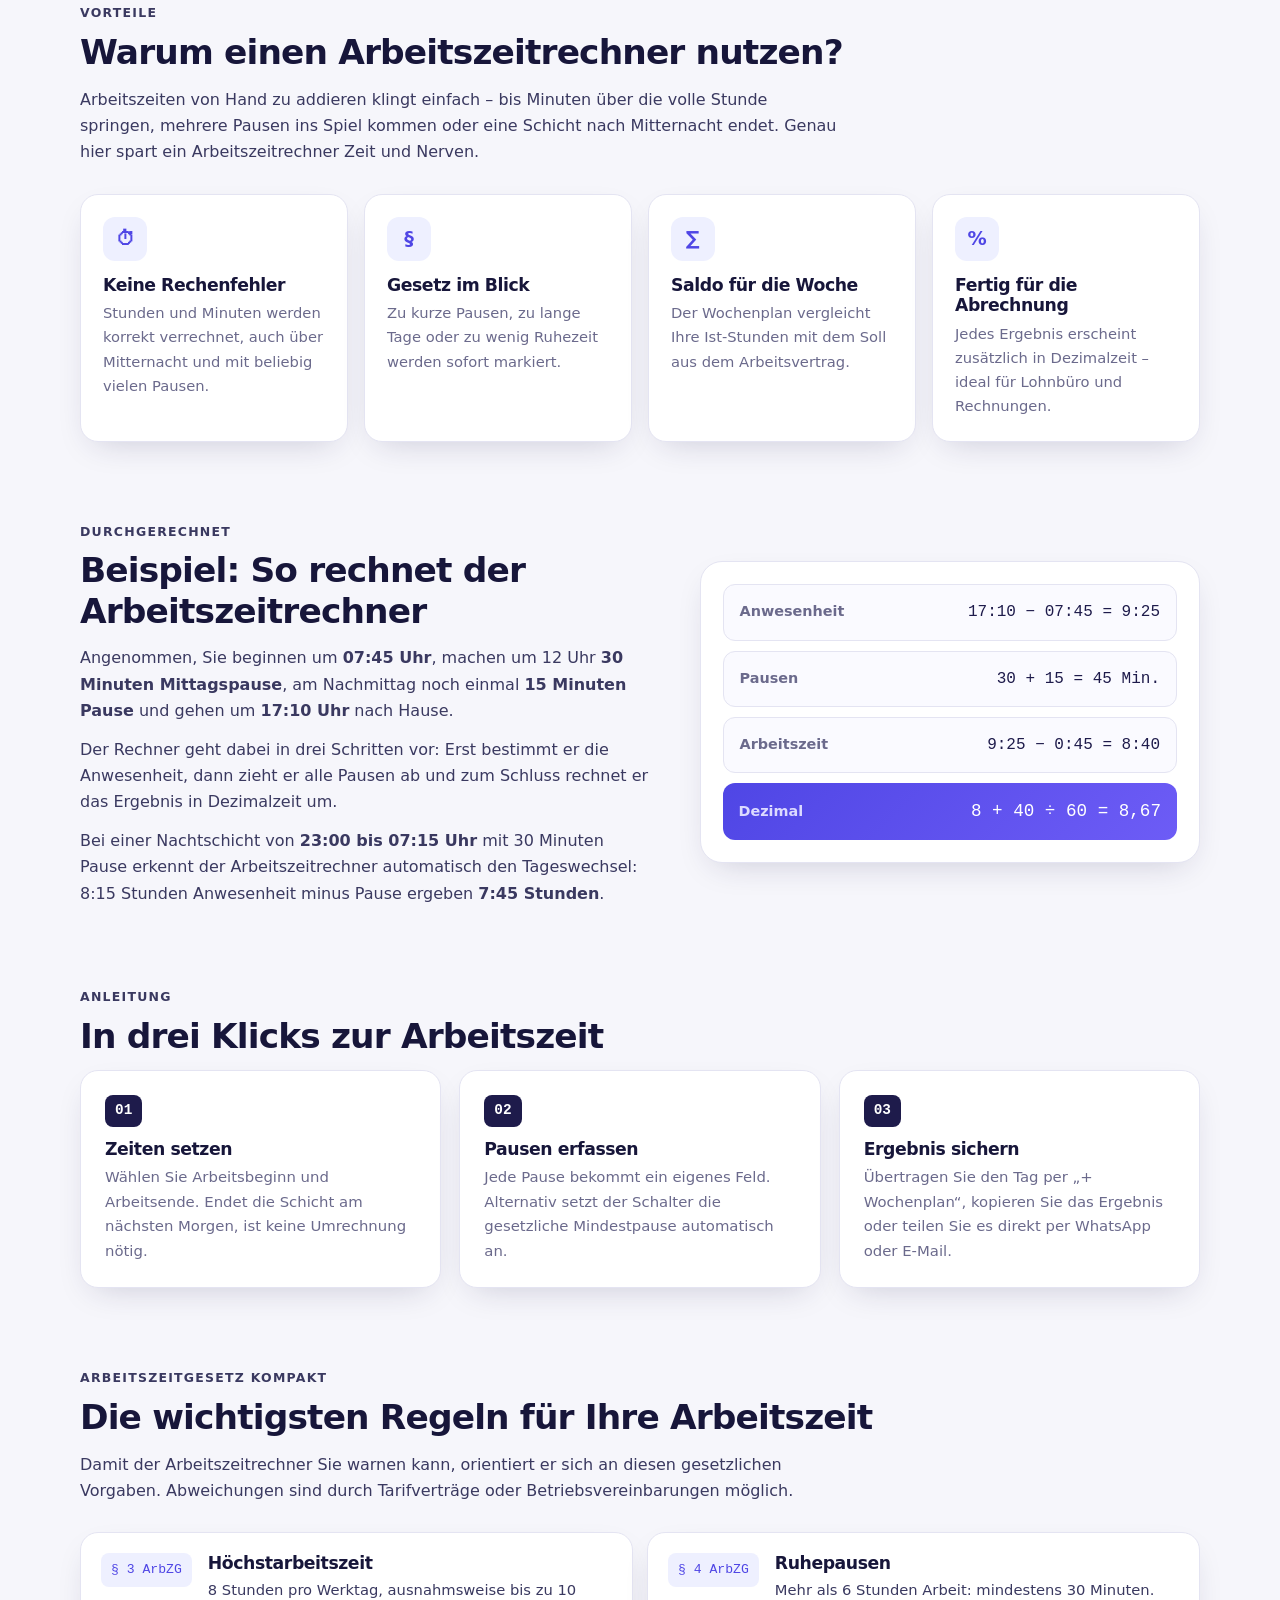
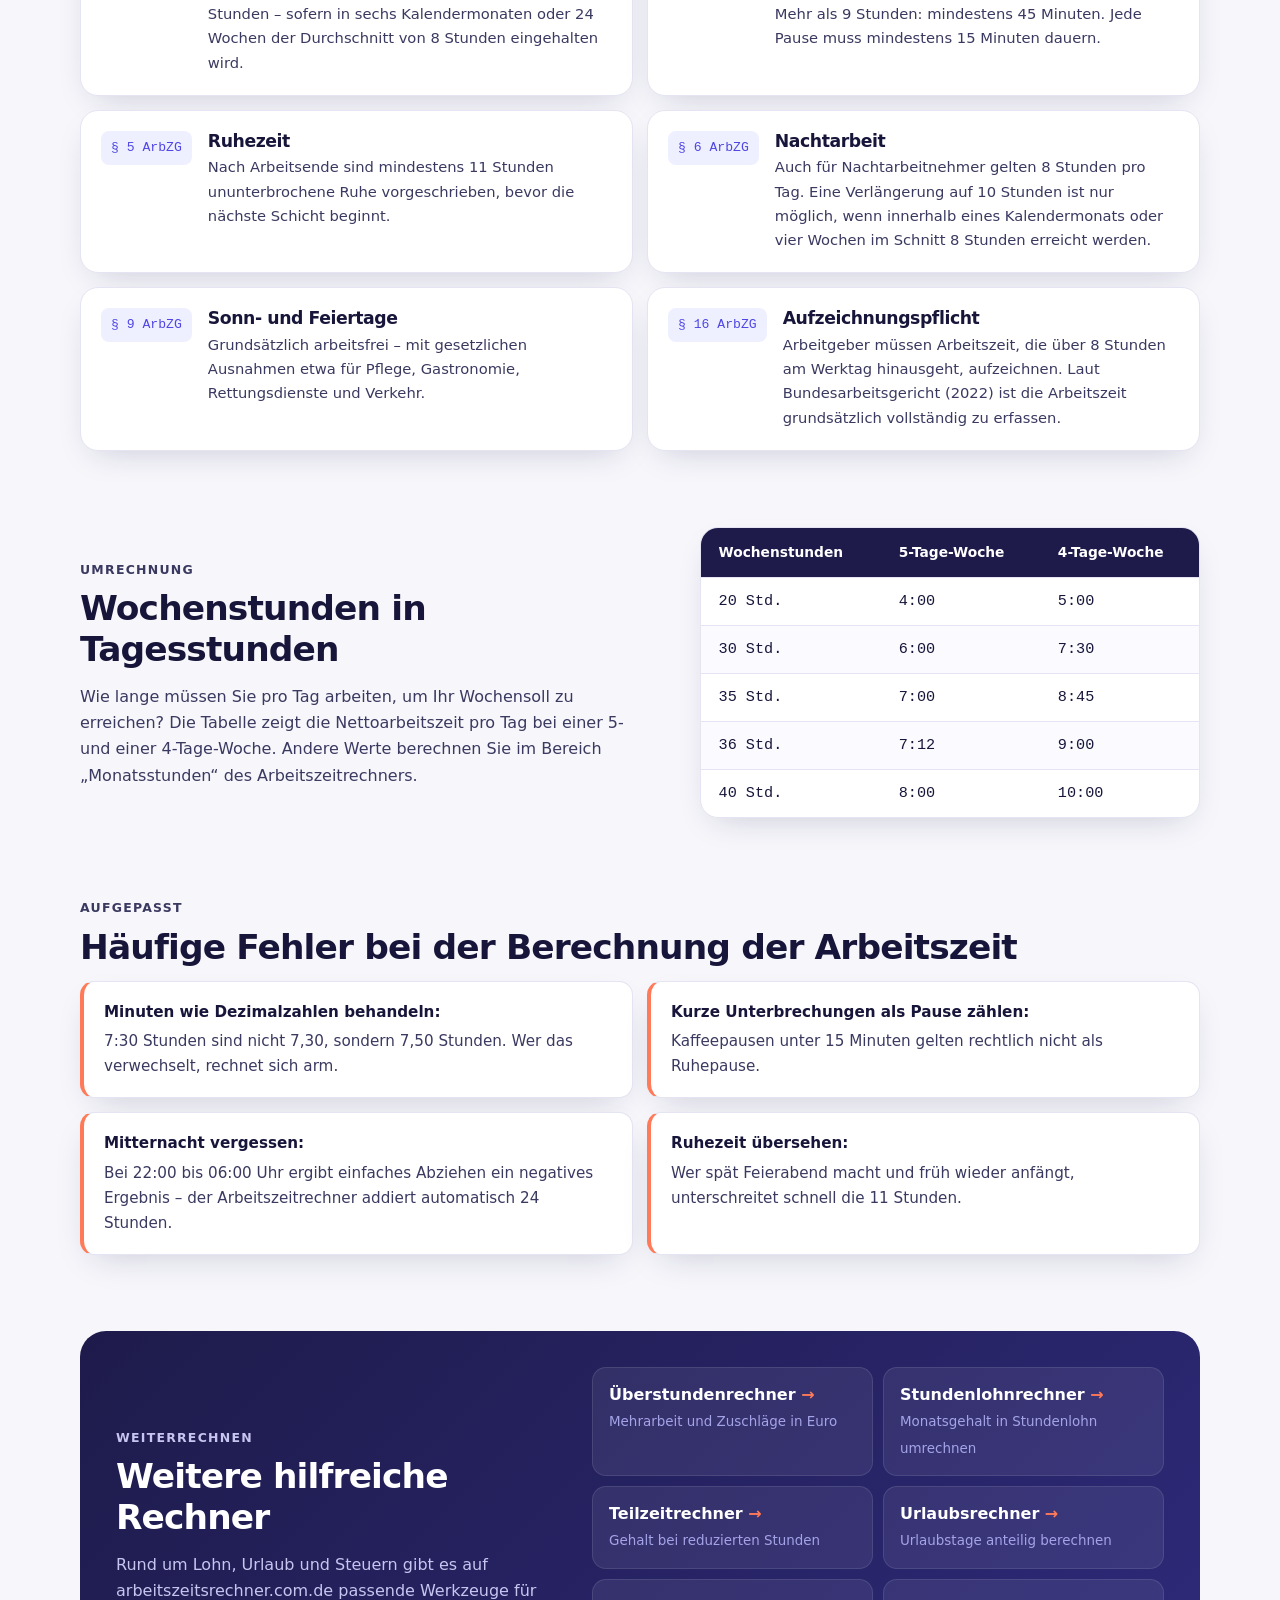
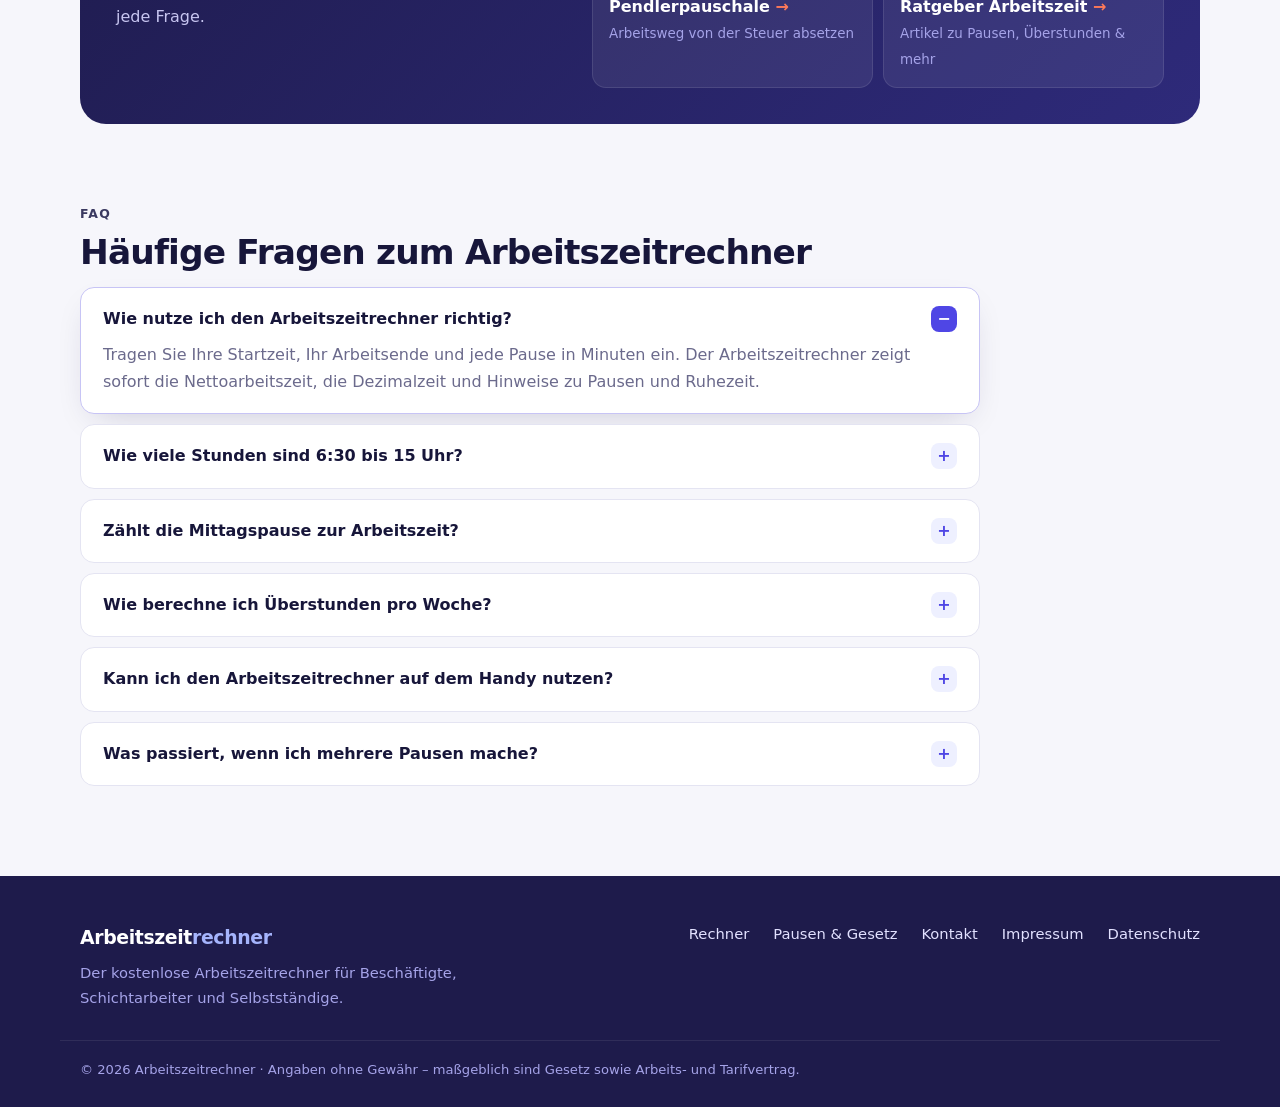
==== commit a6de76bd: "index.html" ====
--- a/index.html
+++ b/index.html
@@ -1,6 +1,7 @@
 <!DOCTYPE html>
 <html lang="de">
 <head>
+  <meta name="google-site-verification" content="atlQMWSNDSp6CFc877oU5ZZEdMszMFEfyxqeQQDcHps" />
 <meta charset="UTF-8">
 <meta name="viewport" content="width=device-width, initial-scale=1.0">
 <title>Arbeitszeitrechner online – Arbeitsstunden auf die Minute genau berechnen</title>
--- a/style.css
+++ b/style.css
@@ -0,0 +1,265 @@
+:root{
+  --ink:#17163a; --ink-2:#3a3960; --muted:#6b6a8c; --line:#e4e4f2;
+  --bg:#f6f6fb; --card:#ffffff; --soft:#eef0ff;
+  --primary:#4f46e5; --primary-2:#6d5cf6; --deep:#1e1b4b;
+  --coral:#ff7a59; --coral-dark:#e85d3b; --good:#12a17a; --bad:#e2483a;
+  --r:18px; --shadow:0 12px 34px -14px rgba(30,27,75,.22);
+}
+*{box-sizing:border-box;margin:0;padding:0}
+html{scroll-behavior:smooth;scroll-padding-top:80px}
+body{font-family:'DM Sans',system-ui,sans-serif;background:var(--bg);color:var(--ink);line-height:1.65;-webkit-font-smoothing:antialiased}
+a{color:var(--primary)}
+.wrap{max-width:1160px;margin:0 auto;padding:0 20px}
+h1,h2,h3{letter-spacing:-.025em;line-height:1.18}
+h2{font-size:clamp(1.55rem,3vw,2.15rem);font-weight:800;margin-bottom:14px}
+h3{font-size:1.08rem;font-weight:700}
+
+/* ---------- Nav ---------- */
+.nav{position:sticky;top:0;z-index:50;background:rgba(255,255,255,.88);backdrop-filter:blur(10px);border-bottom:1px solid var(--line)}
+.nav-in{display:flex;align-items:center;justify-content:space-between;height:68px}
+.logo{display:flex;align-items:center;gap:10px;font-weight:800;font-size:1.18rem;color:var(--ink);text-decoration:none;letter-spacing:-.02em}
+.logo-txt span{color:var(--primary)}
+.logo.light{color:#fff}
+.logo.light .logo-txt span{color:#a5b4fc}
+.logo-dot{width:34px;height:34px;border-radius:10px;background:linear-gradient(135deg,var(--primary),var(--primary-2));display:grid;place-items:center;box-shadow:0 6px 14px -4px rgba(79,70,229,.6)}
+.links-nav{display:flex;gap:4px;background:var(--soft);padding:4px;border-radius:12px}
+.links-nav a{color:var(--ink-2);text-decoration:none;font-weight:600;font-size:.94rem;padding:8px 16px;border-radius:9px;transition:.2s}
+.links-nav a:hover{color:var(--primary)}
+.links-nav a.on{background:#fff;color:var(--primary);box-shadow:0 2px 6px rgba(30,27,75,.08)}
+.menu-btn{display:none;background:none;border:0;cursor:pointer;padding:10px}
+.menu-btn span{display:block;width:22px;height:2px;background:var(--ink);margin:5px 0;border-radius:2px}
+
+/* ---------- Hero ---------- */
+.hero{padding:64px 0 120px;background:
+  radial-gradient(600px 300px at 85% 10%,rgba(109,92,246,.18),transparent 70%),
+  radial-gradient(500px 280px at 10% 90%,rgba(255,122,89,.14),transparent 70%),
+  linear-gradient(180deg,#fbfbff,#f1f0fd);border-bottom:1px solid var(--line)}
+.hero-in{text-align:center;max-width:880px}
+.pill{display:inline-flex;align-items:center;gap:8px;background:#fff;border:1px solid var(--line);padding:6px 14px;border-radius:30px;font-size:.84rem;font-weight:600;color:var(--ink-2);box-shadow:0 2px 8px rgba(30,27,75,.05)}
+.pill i{width:8px;height:8px;border-radius:50%;background:var(--good);box-shadow:0 0 0 4px rgba(18,161,122,.15)}
+.hero h1{font-size:clamp(2rem,4.8vw,3.3rem);font-weight:800;margin:18px 0 0;color:var(--deep)}
+.hero h1 em{font-style:normal;background:linear-gradient(90deg,var(--primary),var(--coral));-webkit-background-clip:text;background-clip:text;color:transparent}
+.hero-lead{margin:18px auto 0;max-width:720px;color:var(--ink-2);font-size:1.08rem}
+.hero-lead a{font-weight:700;color:var(--primary);text-decoration:underline;text-decoration-color:rgba(79,70,229,.35);text-decoration-thickness:2px;text-underline-offset:4px}
+.hero-lead a:hover{text-decoration-color:var(--primary)}
+.hero-stats{display:grid;grid-template-columns:repeat(3,1fr);gap:14px;margin-top:30px}
+.hero-stats div{background:#fff;border:1px solid var(--line);border-radius:14px;padding:14px;box-shadow:0 4px 14px -8px rgba(30,27,75,.15)}
+.hero-stats b{display:block;font-size:1.25rem;color:var(--primary);font-weight:800}
+.hero-stats span{font-size:.86rem;color:var(--muted)}
+
+/* ---------- App ---------- */
+.app{display:grid;grid-template-columns:230px 1fr;background:var(--card);border-radius:24px;box-shadow:0 30px 70px -30px rgba(30,27,75,.35);margin-top:-80px;position:relative;z-index:5;overflow:hidden;border:1px solid var(--line)}
+.rail{background:var(--deep);padding:24px 16px;display:flex;flex-direction:column;gap:6px}
+.rail-title{font-size:.74rem;text-transform:uppercase;letter-spacing:.12em;color:#8f8cc9;font-weight:700;padding:0 10px 8px}
+.seg-btn{display:flex;align-items:center;gap:10px;border:0;background:none;color:#c7c5f0;font:inherit;font-weight:600;font-size:.95rem;padding:12px 12px;border-radius:12px;cursor:pointer;text-align:left;transition:.2s}
+.seg-btn:hover{background:rgba(255,255,255,.06);color:#fff}
+.seg-btn.is-on{background:linear-gradient(135deg,var(--primary),var(--primary-2));color:#fff;box-shadow:0 8px 18px -8px rgba(109,92,246,.8)}
+.rail-hint{margin-top:auto;font-size:.8rem;color:#8f8cc9;padding:14px 10px 0;border-top:1px solid rgba(255,255,255,.08)}
+.stage{padding:28px}
+.view{display:none}
+.view.is-on{display:block}
+.cols{display:grid;grid-template-columns:1.1fr 1fr;gap:26px;align-items:start}
+.form{display:flex;flex-direction:column;gap:14px}
+.form-h{font-size:1.25rem;margin-bottom:4px}
+.row2{display:grid;grid-template-columns:1fr 1fr;gap:14px}
+.fld{display:flex;flex-direction:column;gap:6px}
+.fld>span,.fld-head{font-size:.86rem;font-weight:700;color:var(--ink-2);display:flex;justify-content:space-between;align-items:center;gap:6px}
+.fld small{font-weight:500;color:var(--muted)}
+.fld input{border:1.5px solid var(--line);background:#fafaff;border-radius:12px;padding:12px 14px;font-family:'DM Mono',monospace;font-size:1.15rem;color:var(--ink);width:100%;transition:.2s}
+.fld input:focus{outline:none;border-color:var(--primary);background:#fff;box-shadow:0 0 0 4px rgba(79,70,229,.12)}
+.add{border:0;background:var(--soft);color:var(--primary);font:inherit;font-weight:700;font-size:.8rem;padding:4px 10px;border-radius:8px;cursor:pointer}
+.add:hover{background:var(--primary);color:#fff}
+.breaks{display:flex;flex-wrap:wrap;gap:8px}
+.brk{display:flex;align-items:center;gap:6px;border:1.5px solid var(--line);background:#fafaff;border-radius:12px;padding:6px 6px 6px 12px}
+.brk:focus-within{border-color:var(--primary)}
+.brk input{width:56px;border:0;background:none;font-family:'DM Mono',monospace;font-size:1.1rem;color:var(--ink)}
+.brk input:focus{outline:none}
+.fld .brk input{width:56px;padding:0;border:0;background:none;box-shadow:none;font-size:1.1rem}
+.brk span{font-size:.82rem;color:var(--muted);font-weight:600}
+.brk button{border:0;background:#fff;color:var(--muted);width:26px;height:26px;border-radius:8px;cursor:pointer;font-size:1rem;line-height:1;box-shadow:0 1px 3px rgba(30,27,75,.1)}
+.brk button:hover{background:var(--bad);color:#fff}
+.tick{display:flex;align-items:center;gap:12px;font-size:.92rem;font-weight:600;color:var(--ink-2);cursor:pointer;background:var(--soft);padding:12px 14px;border-radius:12px}
+.tick input{display:none}
+.tick b{width:22px;height:22px;border-radius:7px;border:2px solid #b6b4e6;background:#fff;flex-shrink:0;position:relative;transition:.2s}
+.tick input:checked+b{background:var(--primary);border-color:var(--primary)}
+.tick input:checked+b::after{content:"";position:absolute;left:6px;top:2px;width:5px;height:10px;border:solid #fff;border-width:0 2.5px 2.5px 0;transform:rotate(45deg)}
+.btn-row{display:flex;gap:10px;flex-wrap:wrap;margin-top:4px}
+.btn-main{flex:1;border:0;background:linear-gradient(135deg,var(--coral),var(--coral-dark));color:#fff;font:inherit;font-weight:800;font-size:1rem;padding:14px 22px;border-radius:12px;cursor:pointer;box-shadow:0 10px 20px -10px rgba(232,93,59,.8);transition:.2s}
+.btn-main:hover{transform:translateY(-1px)}
+.btn-sub{border:1.5px solid var(--line);background:#fff;color:var(--ink-2);font:inherit;font-weight:700;padding:12px 18px;border-radius:12px;cursor:pointer;transition:.2s}
+.btn-sub:hover{border-color:var(--primary);color:var(--primary)}
+
+/* result */
+.res{background:linear-gradient(160deg,var(--deep) 0%,#2e2a7a 100%);color:#e2e1ff;border-radius:20px;padding:24px;display:flex;flex-direction:column;gap:16px;position:relative;overflow:hidden}
+.res::after{content:"";position:absolute;right:-60px;top:-60px;width:180px;height:180px;border-radius:50%;background:radial-gradient(circle,rgba(255,122,89,.35),transparent 70%)}
+.res-top{display:flex;flex-direction:column;position:relative;z-index:1}
+.res-top span{font-size:.8rem;text-transform:uppercase;letter-spacing:.1em;color:#a5a3e8;font-weight:700}
+.res-top strong{font-family:'DM Mono',monospace;font-weight:500;font-size:clamp(2.8rem,6vw,3.6rem);line-height:1.05;color:#fff}
+.res-top em{font-style:normal;color:#ffb39c;font-weight:600;font-size:.95rem}
+.res-list{display:grid;grid-template-columns:1fr 1fr;gap:10px;position:relative;z-index:1}
+.res-list div{background:rgba(255,255,255,.07);border:1px solid rgba(255,255,255,.08);border-radius:12px;padding:10px 12px}
+.res-list dt{font-size:.75rem;color:#a5a3e8;font-weight:600}
+.res-list dd{font-family:'DM Mono',monospace;font-size:1.1rem;color:#fff}
+.res-list dd.bad{color:#ffb39c}
+.tl-track{position:relative;height:10px;border-radius:999px;background:rgba(255,255,255,.1);overflow:hidden}
+.tl-track i{position:absolute;top:0;bottom:0;background:linear-gradient(90deg,#a78bfa,var(--coral));border-radius:999px}
+.tl-scale{display:flex;justify-content:space-between;font-family:'DM Mono',monospace;font-size:.7rem;color:#8f8cc9;margin-top:5px}
+.checks{list-style:none;display:grid;gap:6px}
+.checks li{font-size:.85rem;padding:9px 12px 9px 36px;border-radius:10px;position:relative;background:rgba(18,161,122,.16);color:#c8f5e6}
+.checks li::before{position:absolute;left:12px;top:8px;width:16px;height:16px;border-radius:50%;font-size:.7rem;font-weight:800;display:grid;place-items:center}
+.checks li.good::before{content:"✓";background:var(--good);color:#fff}
+.checks li.bad{background:rgba(226,72,58,.2);color:#ffd5cf}
+.checks li.bad::before{content:"!";background:var(--bad);color:#fff}
+.checks li.info{background:rgba(255,255,255,.08);color:#dcdbff}
+.checks li.info::before{content:"i";background:#8f8cc9;color:#fff}
+.res-actions{display:grid;grid-template-columns:1.3fr 1fr 1fr;gap:8px}
+.res-actions button{border:1px solid rgba(255,255,255,.18);background:rgba(255,255,255,.08);color:#fff;font:inherit;font-weight:700;font-size:.86rem;padding:10px 8px;border-radius:10px;cursor:pointer;transition:.2s}
+.res-actions button:hover{background:rgba(255,255,255,.16)}
+.res-actions #a-week{background:#fff;color:var(--deep);border-color:#fff}
+.res-share{display:flex;flex-wrap:wrap;gap:6px;padding-top:12px;border-top:1px solid rgba(255,255,255,.1)}
+.res-share a,.res-share button{border:0;background:none;color:#c7c5f0;font:inherit;font-size:.82rem;font-weight:600;padding:4px 8px;border-radius:6px;cursor:pointer;text-decoration:none}
+.res-share a:hover,.res-share button:hover{color:#fff;background:rgba(255,255,255,.08)}
+
+/* week */
+.week-head,.wd{display:grid;grid-template-columns:52px 1fr 1fr 100px 80px;gap:10px;align-items:center}
+.week-head{font-size:.74rem;text-transform:uppercase;letter-spacing:.08em;color:var(--muted);font-weight:700;padding:8px 12px}
+.week-head span:last-child{text-align:right}
+.week{display:grid;gap:6px}
+.wd{background:#fafaff;border:1px solid var(--line);border-radius:12px;padding:8px 12px}
+.wd-name{font-weight:800;color:var(--primary)}
+.wd input{border:1.5px solid var(--line);background:#fff;border-radius:9px;padding:8px;font:inherit;font-size:.95rem;width:100%;min-width:0}
+.wd input:focus{outline:none;border-color:var(--primary)}
+.w-n{font-family:'DM Mono',monospace;text-align:right;color:var(--deep)}
+.week-sum{display:grid;grid-template-columns:repeat(5,1fr);gap:10px;margin:18px 0 14px}
+.week-sum div{background:var(--soft);border-radius:12px;padding:12px 14px}
+.week-sum div.hl{background:linear-gradient(135deg,var(--primary),var(--primary-2))}
+.week-sum div.hl span{color:#dcdaff} .week-sum div.hl b{color:#fff}
+.week-sum span{display:block;font-size:.76rem;color:var(--muted);font-weight:600}
+.week-sum b{font-family:'DM Mono',monospace;font-size:1.15rem;font-weight:500;color:var(--deep)}
+.week-sum b.good{color:var(--good)} .week-sum b.bad{color:var(--bad)}
+.week-sum input{width:72px;border:1.5px solid var(--line);border-radius:8px;padding:3px 6px;font-family:'DM Mono',monospace;font-size:1rem}
+.small{font-size:.86rem;color:var(--muted)}
+
+/* ---------- Dezimal ---------- */
+.dz{display:grid;grid-template-columns:1.2fr 1fr 1fr;gap:16px;align-items:center;margin-top:24px;background:var(--card);border:1px solid var(--line);border-radius:var(--r);padding:22px 24px;box-shadow:var(--shadow)}
+.dz h2{font-size:1.2rem;margin-bottom:4px}
+.dz p{font-size:.9rem;color:var(--muted)}
+.dz-box{display:flex;align-items:flex-end;gap:10px}
+.dz-box label{flex:1;display:flex;flex-direction:column;gap:4px;font-size:.78rem;font-weight:700;color:var(--muted);text-transform:uppercase;letter-spacing:.05em}
+.dz-box input{border:1.5px solid var(--line);border-radius:10px;padding:10px 12px;font-family:'DM Mono',monospace;font-size:1.1rem;width:100%;min-width:0;color:var(--ink)}
+.dz-box input:focus{outline:none;border-color:var(--primary)}
+.dz-eq{color:var(--coral);font-weight:800;padding-bottom:10px}
+.dz-box output{flex:1;background:var(--soft);color:var(--primary);font-family:'DM Mono',monospace;font-size:1.25rem;font-weight:500;border-radius:10px;padding:9px 12px;text-align:center}
+
+/* ---------- Content ---------- */
+.block{padding:76px 0 0}
+.tag{display:inline-block;font-size:.78rem;font-weight:800;text-transform:uppercase;letter-spacing:.1em;color:var(--coral-dark);margin-bottom:8px}
+.sub{max-width:760px;color:var(--ink-2);margin-bottom:28px}
+.block p{color:var(--ink-2)}
+.split{display:grid;grid-template-columns:1.15fr 1fr;gap:44px;align-items:center}
+.split p+p{margin-top:12px}
+
+.benefits{display:grid;grid-template-columns:repeat(4,1fr);gap:16px}
+.benefits article{background:var(--card);border:1px solid var(--line);border-radius:var(--r);padding:22px;box-shadow:var(--shadow);transition:.2s}
+.benefits article:hover{transform:translateY(-3px)}
+.ico{width:44px;height:44px;border-radius:12px;background:var(--soft);color:var(--primary);display:grid;place-items:center;font-size:1.2rem;font-weight:800;margin-bottom:14px}
+.benefits h3{margin-bottom:6px}
+.benefits p{font-size:.92rem;color:var(--muted)}
+
+.calc-steps{list-style:none;display:grid;gap:10px;background:var(--card);border:1px solid var(--line);border-radius:22px;padding:22px;box-shadow:var(--shadow)}
+.calc-steps li{display:flex;justify-content:space-between;align-items:center;gap:14px;padding:14px 16px;border-radius:12px;background:#fafaff;border:1px solid var(--line)}
+.calc-steps span{font-weight:700;color:var(--muted);font-size:.9rem}
+.calc-steps b{font-family:'DM Mono',monospace;font-weight:500;color:var(--deep)}
+.calc-steps li.final{background:linear-gradient(135deg,var(--primary),var(--primary-2));border:0}
+.calc-steps li.final span{color:#dcdaff} .calc-steps li.final b{color:#fff;font-size:1.1rem}
+
+.howto{display:grid;grid-template-columns:repeat(3,1fr);gap:18px;counter-reset:x}
+.howto div{background:var(--card);border:1px solid var(--line);border-radius:var(--r);padding:24px;box-shadow:var(--shadow);position:relative}
+.howto b{display:inline-block;font-family:'DM Mono',monospace;font-size:.9rem;color:#fff;background:var(--deep);padding:4px 10px;border-radius:8px;margin-bottom:12px}
+.howto h3{margin-bottom:6px}
+.howto p{font-size:.93rem;color:var(--muted)}
+
+.law{display:grid;grid-template-columns:1fr 1fr;gap:14px}
+.law-row{display:flex;gap:16px;background:var(--card);border:1px solid var(--line);border-radius:var(--r);padding:20px;box-shadow:var(--shadow)}
+.law-p{flex-shrink:0;align-self:flex-start;font-family:'DM Mono',monospace;font-size:.82rem;font-weight:500;color:var(--primary);background:var(--soft);padding:6px 10px;border-radius:8px;white-space:nowrap}
+.law h3{margin-bottom:4px}
+.law p{font-size:.92rem}
+
+.tbl{background:var(--card);border:1px solid var(--line);border-radius:var(--r);overflow:hidden;box-shadow:var(--shadow)}
+.tbl table{width:100%;border-collapse:collapse}
+.tbl th{background:var(--deep);color:#fff;text-align:left;padding:13px 18px;font-size:.86rem}
+.tbl td{padding:11px 18px;border-top:1px solid var(--line);font-family:'DM Mono',monospace;font-size:.95rem}
+.tbl tr:nth-child(even) td{background:#fafaff}
+
+.mistakes{list-style:none;display:grid;grid-template-columns:1fr 1fr;gap:14px}
+.mistakes li{background:var(--card);border:1px solid var(--line);border-left:4px solid var(--coral);border-radius:14px;padding:18px 20px;font-size:.95rem;color:var(--ink-2);box-shadow:var(--shadow)}
+.mistakes b{display:block;color:var(--ink);margin-bottom:4px}
+
+.related{display:grid;grid-template-columns:1fr 1.3fr;gap:36px;align-items:center;background:linear-gradient(135deg,var(--deep),#2e2a7a);border-radius:26px;padding:36px;color:#fff}
+.related h2{color:#fff}
+.related p{color:#c7c5f0!important}
+.related .tag{color:#ffb39c}
+.rel-list{list-style:none;display:grid;grid-template-columns:1fr 1fr;gap:10px}
+.rel-list li{background:rgba(255,255,255,.07);border:1px solid rgba(255,255,255,.1);border-radius:14px;padding:14px 16px;transition:.2s}
+.rel-list li:hover{background:rgba(255,255,255,.13)}
+.rel-list a{display:block;color:#fff;font-weight:700;text-decoration:none}
+.rel-list a::after{content:" →";color:var(--coral)}
+.rel-list span{font-size:.84rem;color:#a5a3e8}
+
+.faq{display:grid;gap:10px;max-width:900px}
+.faq details{background:var(--card);border:1px solid var(--line);border-radius:14px;padding:18px 22px;transition:.2s}
+.faq details[open]{border-color:#c7c4f5;box-shadow:var(--shadow)}
+.faq summary{cursor:pointer;font-weight:700;list-style:none;display:flex;justify-content:space-between;gap:12px}
+.faq summary::-webkit-details-marker{display:none}
+.faq summary::after{content:"+";width:26px;height:26px;border-radius:8px;background:var(--soft);color:var(--primary);display:grid;place-items:center;flex-shrink:0;font-weight:700}
+.faq details[open] summary::after{content:"−";background:var(--primary);color:#fff}
+.faq details p{margin-top:10px;color:var(--muted)}
+
+/* ---------- Footer ---------- */
+.footer{background:var(--deep);color:#a5a3e8;margin-top:90px;padding:46px 0 26px;font-size:.92rem}
+.foot-in{display:flex;justify-content:space-between;gap:30px;flex-wrap:wrap}
+.foot-brand p{margin-top:8px;max-width:380px}
+.foot-links{display:flex;flex-wrap:wrap;gap:8px 24px;align-items:flex-start}
+.foot-links a{color:#e2e1ff;text-decoration:none}
+.foot-links a:hover{color:#fff}
+.foot-copy{margin-top:30px;padding-top:18px;border-top:1px solid rgba(255,255,255,.08);font-size:.82rem}
+
+.pop{position:fixed;left:50%;bottom:24px;transform:translateX(-50%) translateY(90px);background:var(--deep);color:#fff;padding:12px 20px;border-radius:12px;font-weight:600;font-size:.92rem;opacity:0;transition:.3s;z-index:90;pointer-events:none}
+.pop.in{opacity:1;transform:translateX(-50%) translateY(0)}
+
+/* ---------- Responsive ---------- */
+@media (max-width:1000px){
+  .app{grid-template-columns:1fr}
+  .rail{flex-direction:row;padding:12px;overflow-x:auto}
+  .rail-title,.rail-hint{display:none}
+  .seg-btn{flex:1;justify-content:center;white-space:nowrap}
+  .cols,.split,.related{grid-template-columns:1fr}
+  .benefits{grid-template-columns:1fr 1fr}
+  .dz{grid-template-columns:1fr 1fr}
+  .dz-text{grid-column:1/-1}
+  .week-sum{grid-template-columns:repeat(3,1fr)}
+}
+@media (max-width:680px){
+  .menu-btn{display:block}
+  .links-nav{display:none;position:absolute;top:68px;left:12px;right:12px;flex-direction:column;background:#fff;border:1px solid var(--line);box-shadow:var(--shadow)}
+  .links-nav.show{display:flex}
+  .hero{padding:44px 0 100px}
+  .hero-stats{grid-template-columns:1fr}
+  .stage{padding:18px}
+  .seg-btn span{font-size:.85rem}
+  .seg-btn svg{display:none}
+  .rail{gap:4px;padding:8px}
+  .seg-btn{padding:10px 6px;min-width:0;white-space:normal;text-align:center;line-height:1.2}
+  .row2,.law,.howto,.mistakes,.benefits,.rel-list,.dz{grid-template-columns:1fr}
+  .related{padding:24px}
+  .week-head,.wd{grid-template-columns:34px 1fr 1fr 60px;gap:6px}
+  .week-head span:nth-child(4),.wd .w-b{display:none}
+  .week-sum{grid-template-columns:1fr 1fr}
+}
+@media print{
+  .nav,.hero,.rail,.form,.res-actions,.res-share,.dz,.block,.footer,.pop{display:none!important}
+  .app{margin:0;box-shadow:none;border:0;display:block}
+  .cols{display:block}
+  .res{background:#fff;color:#000;border:1px solid #000}
+  .res *{color:#000!important}
+}
